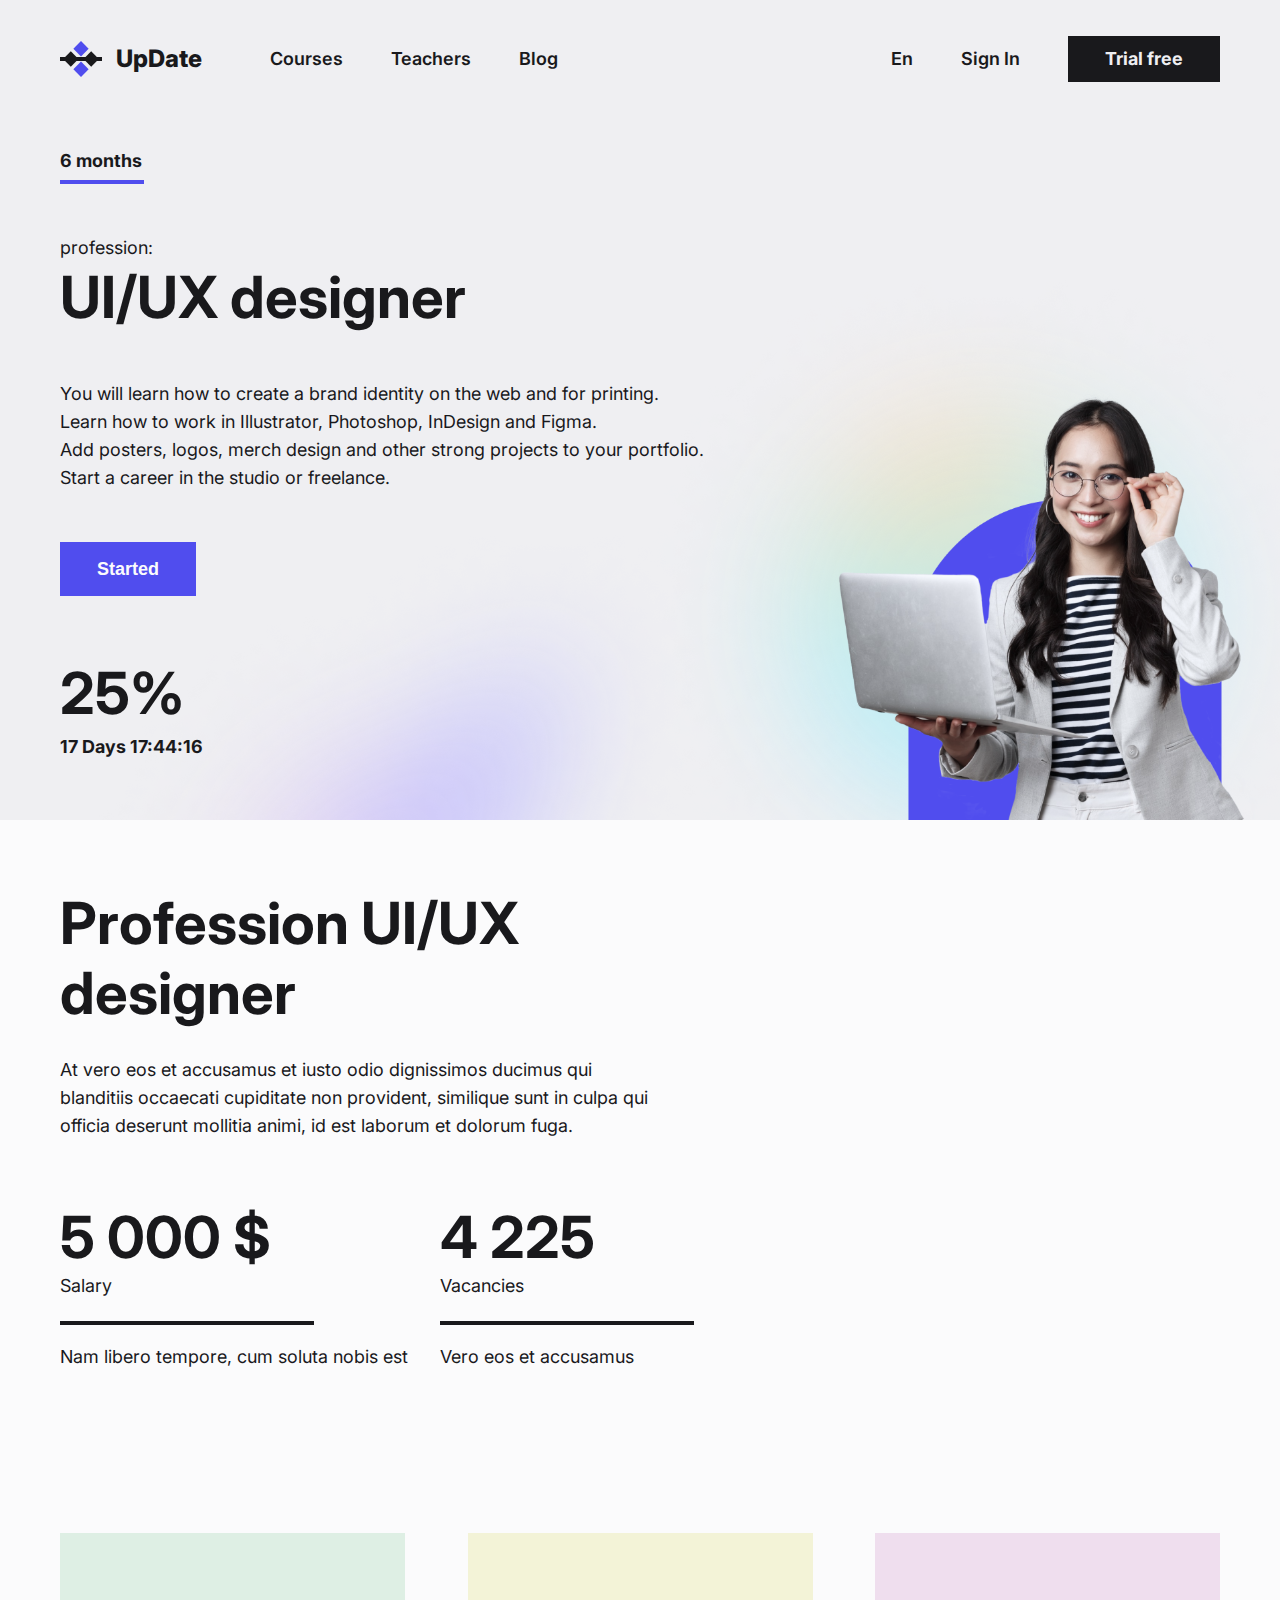
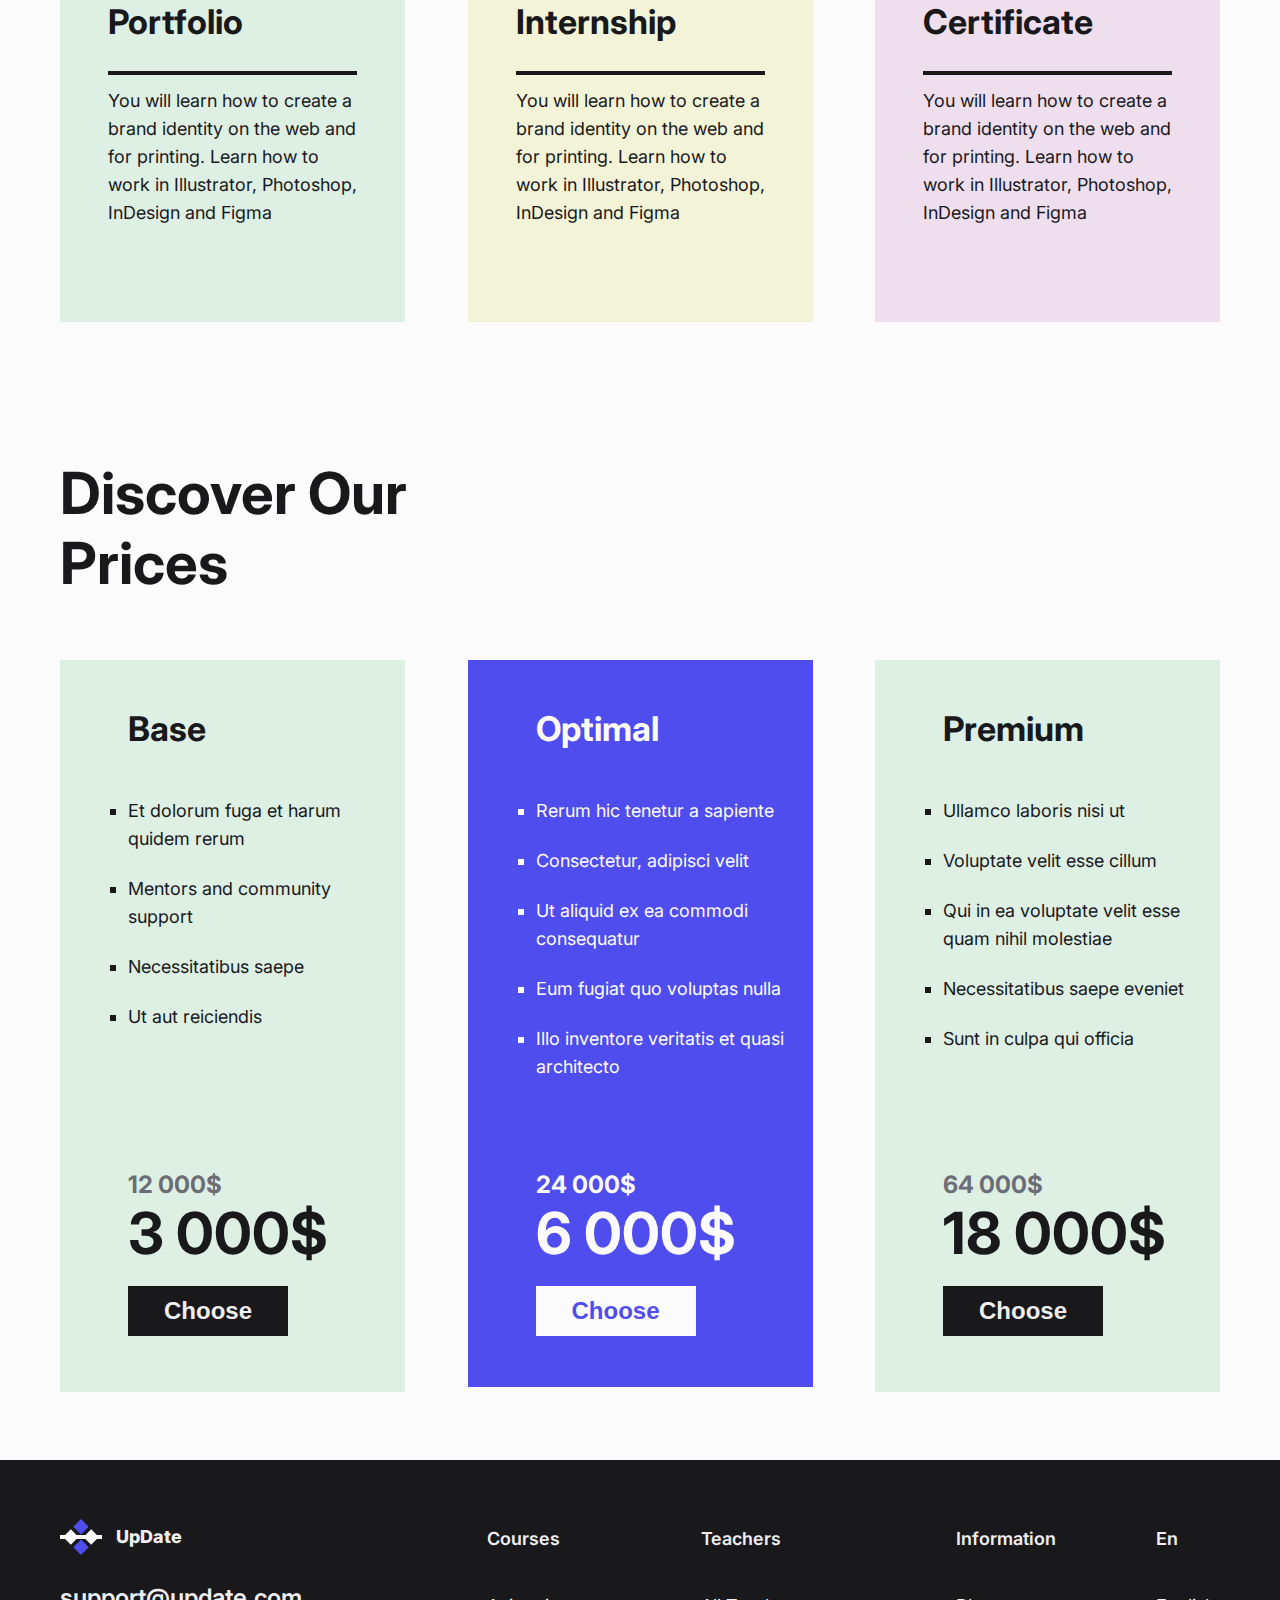
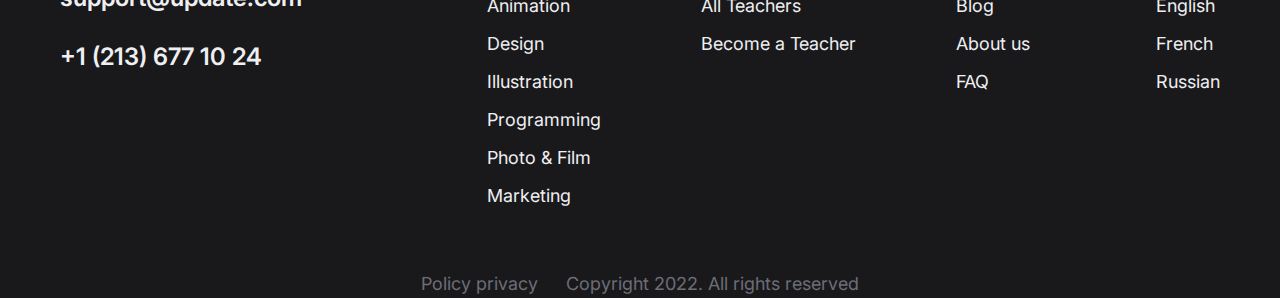
==== courses.html @ 3d99fcf5 "my first commit" ====
<!DOCTYPE html>
<html lang="en">
<head>
    <meta charset="UTF-8">
    <meta name="viewport"
          content="width=device-width, user-scalable=no, initial-scale=1.0, maximum-scale=1.0, minimum-scale=1.0">
    <meta http-equiv="X-UA-Compatible" content="ie=edge">
    <link rel="preconnect" href="https://fonts.googleapis.com">
    <link rel="preconnect" href="https://fonts.gstatic.com" crossorigin>
    <link href="https://fonts.googleapis.com/css2?family=Inter:wght@100..900&display=swap" rel="stylesheet">
    <link rel="stylesheet" href="style/all.css">
    <title>Courses</title>
    <style>
        ul {
            list-style-type: square;
        }
    </style>
</head>
<body>
<header class="container header">
    <div class="header__box">
        <a class="logo" href="index.html">
            <img src="img/logo.svg" alt="company's logo and home button">
            UpDate
        </a>
        <nav class="nav">
            <ul class="nav__list">
                <li>
                    <a class="link" href="#">Courses</a>
                </li>
                <li>
                    <a class="link" href="#">Teachers</a>
                </li>
                <li>
                    <a class="link" href="#">Blog</a>
                </li>
            </ul>
        </nav>
    </div>
    <div class="btn-box">
        <a class="header__link" href="#">
            En
        </a>
        <a class="header__link" href="#">
            Sign In
        </a>
        <a class="header__btn" href="#">
            Trial free
        </a>
    </div>
    <div class="hamburger-menu">
        <input id="menu__toggle" type="checkbox" />
        <label class="menu__btn" for="menu__toggle">
            <span></span>
        </label>
        <ul class="menu__box">
            <li><a class="menu__item" href="#">Home</a></li>
            <li><a class="menu__item" href="#">Courses</a></li>
            <li><a class="menu__item" href="#">Teachers</a></li>
            <li><a class="menu__item" href="#">Blog</a></li>
            <li><a class="menu__item" href="#">En</a></li>
            <li><a class="menu__item" href="#">Sign In</a></li>
            <li><a class="burger__btn" href="#">Trial free</a></li>
        </ul>
    </div>
</header>
<main>
    <div class="designer__background">
        <section class="designer container">
            <div class="designer__holder">
                <h6 class="designer__months">
                    6 months
                </h6>
                <div class="line02"></div>
                <p class="designer__profession">
                    profession:
                </p>
                <h1 class="designer__title">
                    UI/UX designer
                </h1>
                <p class="designer__description">
                    You will learn how to create a brand identity on the web and for printing. Learn how to work in Illustrator, Photoshop, InDesign and Figma.<br> Add posters, logos, merch design and other strong projects to your portfolio. Start a career in the studio or freelance.
                </p>
                <button class="button new__button">
                    Started
                </button>
                <p class="designer__sale">
                    25%
                </p>
                <p class="designer__time">
                    <time>
                        17 Days 17:44:16
                    </time>
                </p>
            </div>
            <div>
                <ul class="designer__list">
                    <li class="designer__invision designer__item">
                        InVision
                    </li>
                    <li class="designer__protopie designer__item">
                        ProtoPie
                    </li>
                    <li class="designer__miro designer__item">
                        Miro
                    </li>
                    <li class="designer__photoshop designer__item">
                        Photoshop
                    </li>
                    <li class="designer__figma designer__item">
                        Figma
                    </li>
                    <li class="designer_-illustrator designer__item">
                        Illustrator
                    </li>
                </ul>
            </div>
        </section>
    </div>
    <div class="profession__background">
        <section class="profession container">
            <div class="profession__box">
                <div class="profession__designer">
                    <h2 class="profession__designer-title">
                        Profession UI/UX designer
                    </h2>
                    <div class="profession__counters">
                        <p class="profession__designer-description">
                            At vero eos et accusamus et iusto odio dignissimos ducimus qui blanditiis  occaecati cupiditate non provident, similique sunt in culpa qui officia deserunt mollitia animi, id est laborum et dolorum fuga.
                        </p>
                    </div>
                </div>
                <div class="profession__designer-infographics">
                    <div class="profession__designer-infographics-item">
                        <h2 class="profession__designer-item-number">
                            5 000 $
                        </h2>
                        <p class="profession__designer-item-name">
                            Salary
                        </p>
                        <div class="line03"></div>
                        <p class="profession__designer-item-description">
                            Nam libero tempore, cum soluta nobis est
                        </p>
                    </div>
                    <div class="profession__designer-infographics-item">
                        <h2 class="profession__designer-item-number">
                            4 225
                        </h2>
                        <p class="profession__designer-item-name">
                            Vacancies
                        </p>
                        <div class="line03"></div>
                        <p class="profession__designer-item-description">
                            Vero eos et accusamus
                        </p>
                    </div>
                </div>
            </div>
            <div class="cards">
                <div class="profession__designer-cards">
                    <div class="profession__designer-card-item01">
                        <h3 class="profession__designer-card-title">
                            Portfolio
                        </h3>
                        <div class="line04"></div>
                        <p class="profession__designer-card-description">
                            You will learn how to create a brand identity on the web and for printing. Learn how to work in Illustrator, Photoshop, InDesign and Figma
                        </p>
                    </div>
                    <div class="profession__designer-card-item02">
                        <h3 class="profession__designer-card-title">
                            Internship
                        </h3>
                        <div class="line04"></div>
                        <p class="profession__designer-card-description">
                            You will learn how to create a brand identity on the web and for printing. Learn how to work in Illustrator, Photoshop, InDesign and Figma
                        </p>
                    </div>
                    <div class="profession__designer-card-item03">
                        <h3 class="profession__designer-card-title">
                            Certificate
                        </h3>
                        <div class="line04"></div>
                        <p class="profession__designer-card-description">
                            You will learn how to create a brand identity on the web and for printing. Learn how to work in Illustrator, Photoshop, InDesign and Figma
                        </p>
                    </div>
                </div>
            </div>
        </section>
    </div>
    <div class="prices__background">
        <section class="prices container">
            <h2 class="prices__title">
                Discover Our <br> Prices
            </h2>
            <div class="prices__cards">
                <article class="prices__card-item01">
                    <h3 class="prices__card-title">
                        Base
                    </h3>
                    <ul class="prices__card-list">
                        <li class="prices__card-list-item">
                            Et dolorum fuga et harum quidem rerum
                        </li>
                        <li class="prices__card-list-item">
                            Mentors and community support
                        </li>
                        <li class="prices__card-list-item">
                            Necessitatibus saepe
                        </li>
                        <li class="prices__card-list-item">
                            Ut aut reiciendis
                        </li>
                    </ul>
                    <p class="prices__card-total">
                        12 000$
                    </p>
                    <p class="prices__card-discount">
                        3 000$
                    </p>
                    <div class="button__price">
                        <button class="prices__card-button">
                            Choose
                        </button>
                    </div>
                </article>
                <article class="prices__card-item02">
                    <h3 class="prices__card-title">
                        Optimal
                    </h3>
                    <ul class="prices__card-list">
                        <li class="prices__card-list-item">
                            Rerum hic tenetur a sapiente
                        </li>
                        <li class="prices__card-list-item">
                            Consectetur, adipisci velit
                        </li>
                        <li class="prices__card-list-item">
                            Ut aliquid ex ea commodi consequatur
                        </li>
                        <li class="prices__card-list-item">
                            Eum fugiat quo voluptas nulla
                        </li>
                        <li class="prices__card-list-item">
                            Illo inventore veritatis et quasi architecto
                        </li>
                    </ul>
                    <p class="prices__card-total01">
                        24 000$
                    </p>
                    <p class="prices__card-discount01">
                        6 000$
                    </p>
                    <div class="button__price">
                        <button class="prices__card-button01">
                            Choose
                        </button>
                    </div>
                </article>
                <article class="prices__card-item03">
                    <h3 class="prices__card-title">
                        Premium
                    </h3>
                    <ul class="prices__card-list">
                        <li class="prices__card-list-item">
                            Ullamco laboris nisi ut
                        </li>
                        <li class="prices__card-list-item">
                            Voluptate velit esse cillum
                        </li>
                        <li class="prices__card-list-item">
                            Qui in ea voluptate velit esse quam nihil molestiae
                        </li>
                        <li class="prices__card-list-item">
                            Necessitatibus saepe eveniet
                        </li>
                        <li class="prices__card-list-item">
                            Sunt in culpa qui officia
                        </li>
                    </ul>
                    <p class="prices__card-total">
                        64 000$
                    </p>
                    <p class="prices__card-discount">
                        18 000$
                    </p>
                    <div class="button__price">
                        <button class="prices__card-button">
                            Choose
                        </button>
                    </div>
                </article>
            </div>
        </section>
    </div>
</main>
<footer class="footer">
    <div class="container footer__flex">
        <div class="footer__block">
            <a class="logo logo_white" href="index.html">
                <img src="img/logo_white.svg" alt="company's logo and home button">
                UpDate
            </a>
            <div class="footer__support">
                <a class="footer__support-link" href="mailto:support@update.com">support@update.com</a>
            </div>
            <div class="footer__tel">
                <a class="footer__tel-link" href="tel:12136771024" aria-label="support team phone number">+1 (213) 677 10 24</a>
            </div>
        </div>
        <div class="footer__nav">
            <div class="sitemap">
                <h6 class="sitemap__title">
                    Courses
                </h6>
                <ul class="sitemap__list">
                    <li>
                        <a class="footer-link"  href="#">
                            Animation
                        </a>
                    </li>
                    <li class="list__padding">
                        <a class="footer-link" href="#">
                            Design
                        </a>
                    </li>
                    <li class="list__padding">
                        <a class="footer-link" href="#">
                            Illustration
                        </a>
                    </li>
                    <li class="list__padding">
                        <a class="footer-link" href="#">
                            Programming
                        </a>
                    </li>
                    <li class="list__padding">
                        <a class="footer-link" href="#">
                            Photo & Film
                        </a>
                    </li>
                    <li class="list__padding">
                        <a class="footer-link" href="#">
                            Marketing
                        </a>
                    </li>
                </ul>
            </div>
            <div class="sitemap">
                <h6 class="sitemap__title">
                    Teachers
                </h6>
                <ul class="sitemap__list">
                    <li>
                        <a class="footer-link" href="#">
                            All Teachers
                        </a>
                    </li>
                    <li class="list__padding">
                        <a class="footer-link" href="#">
                            Become a Teacher
                        </a>
                    </li>
                </ul>
            </div>
            <div class="sitemap">
                <h6 class="sitemap__title">
                    Information
                </h6>
                <ul class="sitemap__list">
                    <li>
                        <a class="footer-link" href="#">
                            Blog
                        </a>
                    </li>
                    <li class="list__padding">
                        <a class="footer-link" href="#">
                            About us
                        </a>
                    </li>
                    <li class="list__padding">
                        <a class="footer-link" href="#">
                            FAQ
                        </a>
                    </li>
                </ul>
            </div>
            <div class="sitemap">
                <h6 class="sitemap__title">
                    En
                </h6>
                <ul class="sitemap__list">
                    <li>
                        <a class="footer-link" href="#">
                            English
                        </a>
                    </li>
                    <li class="list__padding">
                        <a class="footer-link" href="#">
                            French
                        </a>
                    </li>
                    <li class="list__padding">
                        <a class="footer-link" href="#">
                            Russian
                        </a>
                    </li>
                </ul>
            </div>
        </div>
    </div>
    <div class="copyright">
        <a class="policy" href="#">
            Policy privacy
        </a>
        <p class="copyright__style">
            Copyright 2022. All rights reserved
        </p>
    </div>
</footer>
</body>
</html>
---- style/all.css ----
body{
    background: #EFEFF2;
    margin: 0;
    color: #19191C;
    font: 400 18px/28px Inter, sans-serif;
}
.container{
    width: 1440px;
    margin: 0 auto;
}
@media screen and (max-width: 1439px) {
    .container{
        width: auto;
        margin: 0 auto;
    }
}
@media screen and (min-width: 768px) and (max-width: 1023px){
    .header__box{
        padding: 0 0 0 60px;
    }
    .nav, .header__link, .header__btn{
        display:none;
    }
    #menu__toggle {
        opacity: 0;
    }
    /* стилизуем кнопку */
    .menu__btn {
        display: flex; /* используем flex для центрирования содержимого */
        align-items: center;  /* центрируем содержимое кнопки */
        position: absolute;
        top: 36px;
        right: 60px;
        width: 30px;
        height: 30px;
        cursor: pointer;
        z-index: 1;
    }
    /* добавляем "гамбургер" */
    .menu__btn > span,
    .menu__btn > span::before,
    .menu__btn > span::after {
        display: block;
        position: absolute;
        width: 100%;
        height: 4px;
        background-color: #19191C;
    }
    .menu__btn > span::before {
        content: '';
        top: -8px;
    }
    .menu__btn > span::after {
        content: '';
        top: 8px;
    }
    /* контейнер меню */
    .menu__box {
        display: block;
        position: fixed;
        visibility: hidden;
        top: 0;
        right: -100%;
        width: 300px;
        height: 100%;
        margin: 0;
        padding: 80px 0;
        list-style: none;
        text-align: center;
        background-color: #EFEFF2;
        box-shadow: 1px 0 6px rgba(0, 0, 0, .2);
    }
    /* элементы меню */
    .menu__item {
        display: block;
        padding: 15px 24px;
        color: #333;
        font-family: 'Roboto', sans-serif;
        font-size: 20px;
        font-weight: 600;
        text-decoration: none;
    }
    .burger__btn{
        display: block;
        background: #19191C;
        color: #EFEFF2;
        padding: 12px 37px;
        margin: 0 15px;
        width: auto;
        text-decoration: none;
        font-size: 18px;
        line-height: 22px;
        font-weight: 700;
    }
    .menu__item:hover {
        background-color: #CFD8DC;
    }
    #menu__toggle:checked ~ .menu__btn > span {
        transform: rotate(45deg);
    }
    #menu__toggle:checked ~ .menu__btn > span::before {
        top: 0;
        transform: rotate(0);
    }
    #menu__toggle:checked ~ .menu__btn > span::after {
        top: 0;
        transform: rotate(90deg);
    }
    #menu__toggle:checked ~ .menu__box {
        visibility: visible;
        right: 0;
    }
    .menu__btn > span,
    .menu__btn > span::before,
    .menu__btn > span::after {
        transition-duration: .25s;
    }
    .menu__box {
        transition-duration: .25s;
    }
    .menu__item {
        transition-duration: .25s;
    }
}
@media screen and (min-width: 1440px) and (max-width: 4000px) {
    #menu__toggle, .menu__box {
        visibility: hidden;
    }

    .hamburger-menu {
        display: none;
    }
    .header__box {
        padding: 0;
    }

    .btn-box {
        padding: 0;
    }
}
@media screen and (min-width: 1024px) and (max-width: 1439px){
    #menu__toggle, .menu__box {
        visibility: hidden;
    }
    .hamburger-menu{
        display: none;
    }
    #menu__toggle {
        opacity: 0;
    }
    .header__box{
        padding: 0 0 0 60px;
    }
    .btn-box{
        padding: 0 60px 0 0;
    }

}
@media screen and (max-width: 767px){
    .header__container{
        flex-wrap: wrap;
    }
    .header__box{
        padding: 0 0 0 15px;
    }
    .nav, .header__link, .header__btn{
        display:none;
    }
    #menu__toggle {
        opacity: 0;
    }
    /* стилизуем кнопку */
    .menu__btn {
        display: flex; /* используем flex для центрирования содержимого */
        align-items: center;  /* центрируем содержимое кнопки */
        position: absolute;
        top: 36px;
        right: 15px;
        width: 30px;
        height: 30px;
        cursor: pointer;
        z-index: 1;
    }
    /* добавляем "гамбургер" */
    .menu__btn > span,
    .menu__btn > span::before,
    .menu__btn > span::after {
        display: block;
        position: absolute;
        width: 100%;
        height: 4px;
        background-color: #19191C;
    }
    .menu__btn > span::before {
        content: '';
        top: -8px;
    }
    .menu__btn > span::after {
        content: '';
        top: 8px;
    }
    /* контейнер меню */
    .menu__box {
        display: block;
        position: fixed;
        visibility: hidden;
        top: 0;
        right: -100%;
        width: 300px;
        height: 100%;
        margin: 0;
        padding: 80px 0;
        list-style: none;
        text-align: center;
        background-color: #EFEFF2;
        box-shadow: 1px 0 6px rgba(0, 0, 0, .2);
    }
    /* элементы меню */
    .menu__item {
        display: block;
        padding: 15px 24px;
        color: #333;
        font-family: 'Roboto', sans-serif;
        font-size: 20px;
        font-weight: 600;
        text-decoration: none;
    }
    .burger__btn{
        display: block;
        background: #19191C;
        color: #EFEFF2;
        padding: 12px 37px;
        margin: 0 15px;
        width: auto;
        text-decoration: none;
        font-size: 18px;
        line-height: 22px;
        font-weight: 700;
    }
    .menu__item:hover {
        background-color: #CFD8DC;
    }
    #menu__toggle:checked ~ .menu__btn > span {
        transform: rotate(45deg);
    }
    #menu__toggle:checked ~ .menu__btn > span::before {
        top: 0;
        transform: rotate(0);
    }
    #menu__toggle:checked ~ .menu__btn > span::after {
        top: 0;
        transform: rotate(90deg);
    }
    #menu__toggle:checked ~ .menu__box {
        visibility: visible;
        right: 0;
    }
    .menu__btn > span,
    .menu__btn > span::before,
    .menu__btn > span::after {
        transition-duration: .25s;
    }
    .menu__box {
        transition-duration: .25s;
    }
    .menu__item {
        transition-duration: .25s;
    }
}
.header{
    display: flex;
    padding: 36px 0 0;
    justify-content: space-between;
}
.header__box{
    display: flex;
    align-items: center;
    gap: 68px;
}
.nav__list{
    display: flex;
    list-style: none;
    gap: 48px;
    padding: 0;
    margin: 0;
    font-size: 18px;
    line-height: 22px;
    font-weight: 600;
}
.link{
    color: #19191C;
    text-decoration: none;
}
.btn-box{
    display: flex;
    gap: 48px;
    align-items: center;
}
.logo{
    font-weight: 800;
    font-size: 24px;
    line-height: 30px;
    display: flex;
    align-items: center;
    gap: 14px;
    color: #19191C;
    text-decoration: none;
}
.header__link{
    color: #19191C;
    font-size: 18px;
    line-height: 22px;
    font-weight: 600;
    text-decoration: none;
}
.header__btn{
    background: #19191C;
    color: #EFEFF2;
    padding: 12px 37px;
    text-decoration: none;
    font-size: 18px;
    line-height: 22px;
    font-weight: 700;
}
@media screen and (max-width: 767px){
    .offer__holder{
        padding: 62px 15px 0 15px !important;
        width: 100% !important;
    }
    .offer__list{
        display: none;
    }
    .offer {
        flex-wrap: wrap;
        padding-top: -100px !important;
        padding-bottom: 62px !important;
        background: none !important;
    }
    .offer__title{
        font-size: 34px !important;
        line-height: 42px !important;
        font-weight: 700 !important;
    }
    .new__button{
        margin: 0 0 62px !important;
        width: 100% !important;
    }
}
@media screen and (min-width: 768px) and (max-width: 1023px){
    .offer {
        flex-wrap: wrap;
        margin-top: -124px;
    }
    .offer__list{
        display: none;
    }
    .offer__holder{
        padding: 0 60px 0 60px;
    }
}
@media screen and (min-width: 768px) and (max-width: 1023px){
    .offer {
        flex-wrap: wrap;
        /*background: none !important;*/
        padding-bottom: 0 !important;
        margin-bottom: 0 !important;
        background-size: 757px 512px !important;
        background-position: right -22px top 320px !important;

    }
    .offer__holder{
        padding: 186px 60px 62px 60px !important;
    }
    .new__button{
        margin-bottom: 62px !important;
    }
}
@media screen and (min-width: 1024px) and (max-width: 1439px){
    .offer {
        flex-wrap: wrap;
        padding-bottom: 68px !important;
        background-position: right -45px top 100px !important;
    }
    .offer__list{
        display: none;
    }
    .offer__holder{
        padding: 68px 60px 0 60px !important;
    }
    .new__button{
        margin-bottom: 62px !important;
    }
}
.offer__background{
    background: url(../img/gradient_homepage_full.png) no-repeat center top 70px;
}
.offer{
    display: flex;
    justify-content: space-between;
    align-items: flex-start;
    padding: 0 0 230px;
    background: url(../img/picture_of_a_man.png) no-repeat top 265px right -80px;
}
.offer__holder{
    width: 648px;
    padding-top: 186px;
}
.offer__link{
    font-weight: 700;
    text-decoration: none;
    color: #504DEE;
}
.offer__description{
    font-size: 18px;
    line-height: 28px;
    margin: 0 0 62px;
}
.offer__title{
    font-size: 58px;
    line-height: 70px;
    font-weight: 700;
    margin: 0 0 18px;
}
.button{
    background: #504DEE;
    color: #FBFBFC;
    border: none;
    padding: 16px 37px;
    font-size: 18px;
    line-height: 22px;
    font-weight: 700;
    margin: 0 0 110px;
}
.offer__sale{
    font-size: 58px;
    line-height: 70px;
    font-weight: 700;
    margin: 0 0 8px 0;
}
.offer__time{
    font-size: 18px;
    line-height: 22px;
    font-weight: 700;
    margin: 0;
}
.offer__list{
    list-style: none;
    padding: 0;
    margin: 0;
    flex-grow: 1;
    position: relative;
}
.offer__marketer{
    position: absolute;
    top: 233px;
    right: 0;
}
.offer__illustrator{
    top: 137px;
    right: 223px;
}
.offer__animator{
    top: 219px;
    right: 462px;
}
.offer__programmer{
    top: 412px;
    right: 650px;
}
.offer__designer{
    top: 575px;
    right: 789px;
}
.offer__photographer{
    top: 730px;
    right: 668px;
}
.offer__item{
    position: absolute;
    border: 2px solid #19191C;
    padding: 16px 36px;
    font-size: 18px;
    line-height: 22px;
    font-weight: 600;
}
.learn{
    display: flex;
    justify-content: space-between;
    align-items: flex-start;
    color:#FBFBFC;
    padding: 168px 0 159px 0;
}
.learn__text{
    width: 588px;
    padding: 0;
}
.learn__title{
    font-size: 58px;
    line-height: 70px;
    font-weight: 700;
    margin: 0;
}
.learn__description{
    font-size: 18px;
    line-height: 28px;
    font-weight: 400;
    margin: 0;
    padding-top: 28px;
    flex-wrap: wrap;
}
.learn__counters{
    display: flex;
    gap: 86px;
    align-items: center;
    /*padding-top: 168px;*/
    flex-wrap: wrap;
}
@media screen and (max-width: 767px) {
    .learn-container {
        flex-wrap: wrap;
    }
    .learn {
        padding: 68px 15px 68px 15px;
        gap: 32px;
    }
    .learn__counters{
        gap: 32px;
    }
    .learn__title, .number{
        font-size: 34px;
        line-height: 42px;
    }
}
.learn__counter-number{
    font-size: 58px;
    line-height: 70px;
    font-weight: 700;
    margin: 0;
}
.learn__counter-description{
    font-size: 18px;
    line-height: 28px;
    font-weight: 400;
    margin: 0;
    padding-bottom: 22px;
}
@media screen and (min-device-width: 768px) and (max-width: 1439px) {
    .learn-container {
        flex-wrap: wrap;
    }
    .learn__counters{
        gap: 32px;
    }
    .learn {
        padding: 68px 60px 68px 60px;
        gap: 68px;
    }
}
.line{
    border-bottom: 4px solid #FBFBFC;
    width: 178px;
}
.learn__background{
    background-color: #19191C;
}

.discover__background{
    background-color: #FBFBFC;
}
.discover__title{
    width: 594px;
    font-size: 58px;
    line-height: 70px;
    font-weight: 700;
    margin: 0;
    padding-top: 168px;
}
.discover__nav{
    display: flex;
    padding: 45px 0 0;
    justify-content: space-between;
    align-items: center;
}
.discover__list{
    display: flex;
    list-style: none;
    gap: 48px;
    padding: 0;
    margin: 0;
    font-size: 18px;
    line-height: 22px;
    font-weight: 400;
}
.discover__see-btn{
    display: flex;
    gap: 18px;
    align-items: center;
}
.popular{
    font-weight: 700;
}
.line__01{
    border-bottom: 4px solid #19191C;
    width: 67px;
}
.discover__link{
    font-weight: 700;
    font-size: 18px;
    line-height: 22px;
    display: flex;
    align-items: center;
    gap: 14px;
    color: #19191C;
    text-decoration: none;
}
.discover__cards{
    display: flex;
    padding: 65px 0 168px 0;
    gap: 20px;
    justify-content: space-between;
    align-items: center;
}
.discover__card-title{
    font-weight: 700;
    font-size: 24px;
    line-height: 26px;
    margin: 0;
    padding: 28px 0 11px 0;
}
.discover__card-length{
    font-weight: 400;
    font-size: 18px;
    line-height: 28px;
    margin: 0;
    padding: 0;
}
@media screen and (max-width: 767px){
    .discover{
        flex-wrap: wrap;
        padding: 59px 15px 0 15px !important;
    }
    .discover__title{
        font-size: 34px;
        line-height: 42px;
        font-weight: 700;
        padding-top: 0;
        width: auto;
    }
    .discover__nav, .discover__list{
        flex-wrap: wrap;
    }
    .discover__list{
        width: auto;
        gap: 32px;
    }
    .discover__see-btn{
        padding-top: 40px;
    }
    .discover__cards{
        flex-wrap: wrap;
        padding-bottom: 62px;
    }
}
@media screen and (min-width: 767px) and (max-width: 1023px){
    .discover{
        flex-wrap: wrap;
        padding: 59px 60px 0 60px !important;
    }
    .discover__title{
        font-size: 34px;
        line-height: 42px;
        font-weight: 700;
        padding-top: 0;
        width: auto;
    }
    .discover__nav, .discover__list{
        flex-wrap: wrap;
    }
    .discover__list{
        width: auto;
        gap: 32px;
    }
    .discover__see-btn{
        padding-top: 40px;
    }
    .discover__cards{
        flex-wrap: wrap;
        padding-bottom: 62px;
    }
}
@media screen and (min-width: 1024px) and (max-width: 1439px){
    .discover{
        flex-wrap: wrap;
        padding: 59px 60px 0 60px !important;
    }
    .discover__title{
        font-size: 58px;
        line-height: 70px;
        font-weight: 700;
        padding-top: 0;
        width: auto;
    }
    .discover__nav, .discover__list{
        flex-wrap: wrap;
        align-items: center;
    }
    .discover__list{
        width: auto;
        gap: 32px;
        padding-bottom: 40px;
    }
    .discover__nav{
        align-items: center;
    }
    .discover__see-btn{
        flex-wrap: wrap;
        padding-bottom: 40px;
    }
    .discover__cards{
        flex-wrap: wrap;
        padding-bottom: 62px;
        padding-top: 25px;
    }
}
.find__background{
    background-color: #DEEFE4;
}
.find__program-text{
    width: 594px;
}
.find__content-block{
    display: flex;
    padding: 168px 0 168px 0;
    justify-content: space-between;
}
.find__program-title{
    font-weight: 700;
    font-size: 58px;
    line-height: 70px;
    margin: 0;
    padding: 0;
}
.find__program-description{
    font-weight: 400;
    font-size: 18px;
    line-height: 28px;
    margin: 0;
    padding-top: 28px;
}
.form{
    display: block;
    justify-content: center;
    align-items: center;
    width: 710px;
    font-weight: 400;
    font-size: 18px;
    line-height: 28px;
}
.input__data{
    width: 100%;
    border: none;
    border-bottom: 2px solid #19191C;
    background-color: #DEEFE4;
    outline: none;
    transition: 0.3s;
    font-weight: 400;
    font-size: 18px;
    line-height: 28px;
}
.form__group{
    position: relative;
    margin-bottom: 48px;
}
.form__label{
    position: absolute;
    top: 0;
    color: #19191C;
    transition: 0.3s;
}
.find__program-button{
    background: #19191C;
    border: none;
    color: #FBFBFC;
    padding: 12px 36px;
    text-decoration: none;
    font-size: 18px;
    line-height: 22px;
    font-weight: 700;
    cursor: pointer;
    transition: 0.3s;
}
.input__data:focus{
    border-bottom: 2px solid #504DEE;
}
.find__program-button:focus,
.find__program-button:hover{
    background-color: #504DEE;
}
.input__data:focus ~ .form__label,
.input__data:not(:placeholder-shown) ~ .form__label{
    top: -18px;
    font-size: 12px;
    color: #6D6D77;
}
@media screen and (max-width: 767px){
    .find__program{
        padding: 0 15px 0 15px;
    }
    .find__content-block{
        flex-wrap: wrap;
        padding-top: 62px;
        padding-bottom: 62px;
    }
    .find__program-title{
        font-size: 34px;
        line-height: 42px;
        font-weight: 700;
        padding-top: 0;
        width: auto;
    }
    .form{
        padding-top: 62px;
    }
    .find__program-button{
        width: initial !important;
    }
}
@media screen and (min-width: 767px) and (max-width: 1023px){
    .find__program{
        padding: 0 60px 0 60px;
    }
    .find__content-block{
        flex-wrap: wrap;
        padding-top: 62px;
        padding-bottom: 62px;
    }
    .find__program-title{
        font-size: 34px;
        line-height: 42px;
        font-weight: 700;
        padding-top: 0;
        width: auto;
    }
    .form{
        padding-top: 62px;
    }
    .find__program-button{
        width: initial !important;
    }
}
@media screen and (min-width: 1024px) and (max-width: 1439px){
    .find__program{
        padding: 0 60px 0 60px;
    }
    .find__content-block{
        flex-wrap: wrap;
        padding-top: 62px;
        padding-bottom: 62px;
    }
    .find__program-title{
        font-weight: 700;
        font-size: 58px;
        line-height: 70px;
        padding-top: 0;
        width: auto;
    }
    .form{
        padding-top: 62px;
    }
    .find__program-button{
        width: initial !important;
    }
}
@media screen and (max-width: 767px){
    .designer__holder{
        padding: 62px 15px 0 15px !important;
        width: 100% !important;
    }
    .designer__list{
        display: none;
    }
    .designer {
        flex-wrap: wrap;
        padding-top: -100px !important;
        padding-bottom: 62px !important;
        background: none !important;
    }
    .designer__title{
        font-size: 34px !important;
        line-height: 42px !important;
        font-weight: 700 !important;
    }
    .new__button{
        margin: 0 0 62px !important;
        width: 100% !important;
    }
}
@media screen and (min-width: 768px) and (max-width: 1023px){
    .designer {
        flex-wrap: wrap;
        margin-top: -124px;
    }
    .designer__list{
        display: none;
    }
    .designer__holder{
        padding: 0 60px 0 60px;
    }
}
@media screen and (min-width: 768px) and (max-width: 1023px){
    .designer {
        flex-wrap: wrap;
        /*background: none !important;*/
        padding-bottom: 0 !important;
        margin-bottom: 0 !important;
        background-size: 557px 512px !important;
        background-position: right -102px top 470px !important;

    }
    .designer__holder{
        padding: 186px 60px 62px 60px !important;
    }
    .new__button{
        margin-bottom: 62px !important;
    }
}
@media screen and (min-width: 1024px) and (max-width: 1439px){
    .designer {
        flex-wrap: wrap;
        background-size: 557px 512px !important;
        background-position: right -102px top 270px !important;
    }
    .designer__list{
        display: none;
    }
    .designer__holder{
        padding: 68px 60px 0 60px !important;
    }
    .new__button{
        margin-bottom: 62px !important;
    }
}
.designer__background{
    background: url(../img/gradient_courses_page.png) no-repeat center top 50px;
    background-position: right 100px;
}
.designer{
    display: flex;
    justify-content: space-between;
    align-items: flex-start;
    padding: 0 0 62px 0;
    background: url(../img/courses_landing_page.png) no-repeat top 270px right -210px;
}
.designer__holder{
    width: 648px;
    padding-top: 167px;
}
.designer__months{
    font-weight: 700;
    font-size: 18px;
    line-height: 22px;
    text-decoration: none;
    color: #19191C;
    margin: 0;
    padding-bottom: 8px;
}
.line02{
    border-bottom: 4px solid #504DEE;
    width: 84px;
}
.designer__profession{
    font-weight: 400;
    font-size: 18px;
    line-height: 28px;
    margin-bottom: 0;
    padding: 32px 0 0;
}
.designer__description{
    font-weight: 400;
    font-size: 18px;
    line-height: 28px;
    margin: 0;
    padding-bottom: 50px;
}
.designer__title{
    font-size: 58px;
    line-height: 70px;
    font-weight: 700;
    margin: 0;
    padding-bottom: 48px;
}
.designer__sale{
    font-size: 58px;
    line-height: 70px;
    font-weight: 700;
    margin: 0 0 8px 0;
}
.designer__time{
    font-size: 18px;
    line-height: 22px;
    font-weight: 700;
    margin: 0;
}
.designer__list{
    list-style: none;
    padding: 0;
    margin: 0;
    flex-grow: 1;
    position: relative;
}
.designer__invision{
    position: absolute;
    top: 232px;
    right: 0;
}
.designer__protopie{
    top: 166px;
    right: 223px;
}
.designer__miro{
    top: 240px;
    right: 487px;
}
.designer__photoshop{
    top: 422px;
    right: 517px;
}
.designer__figma{
    top: 559px;
    right: 727px;
}
.designer_-illustrator{
    top: 736px;
    right: 659px;
}
.designer__item{
    position: absolute;
    border: 2px solid #19191C;
    padding: 16px 36px;
    font-size: 18px;
    line-height: 22px;
    font-weight: 600;
}
@media screen and (max-width: 767px) {
    .profession {
        flex-wrap: wrap;
        padding: 68px 15px 68px 15px;
        gap: 32px;
    }

    .profession__box {
        flex-wrap: wrap;
    }

    .profession__designer {
        padding: 0 !important;
    }

    .profession__designer-title, .profession__designer-item-number {
        font-size: 34px !important;
        line-height: 42px !important;
        font-weight: 700 !important;
    }

    .profession__designer-infographics {
        flex-wrap: wrap;
        padding: 62px 0 62px 0 !important;
        gap: 32px !important;
    }

    .profession__designer-cards {
        flex-wrap: wrap;
    }

    .profession__designer-card-item01, .profession__designer-card-item02, .profession__designer-card-item03 {
        width: 345px !important;
        padding-bottom: 60px;
    }

    .line04 {
        border-bottom: 4px solid #19191C;
        width: 249px !important;
        margin: 0 48px 0 48px;
    }
}

@media screen and (min-width: 768px) and (max-width: 1023px) {
    .profession {
        flex-wrap: wrap;
        padding: 68px 60px 68px 60px;
        gap: 32px;
    }

    .profession__box {
        flex-wrap: wrap;
    }

    .profession__designer {
        padding: 0 !important;
    }

    .profession__designer-title, .profession__designer-item-number {
        font-size: 34px !important;
        line-height: 42px !important;
        font-weight: 700 !important;
    }

    .profession__designer-infographics {
        flex-wrap: wrap;
        padding: 62px 0 62px 0 !important;
        gap: 32px !important;
    }

    .profession__designer-cards {
        flex-wrap: wrap;
    }

    .profession__designer-card-item01, .profession__designer-card-item02, .profession__designer-card-item03 {
        width: 308px !important;
        padding-bottom: 60px;
    }

    .line04 {
        border-bottom: 4px solid #19191C;
        width: 212px !important;
        margin: 0 48px 0 48px;
    }
}
@media screen and (min-width: 1024px) and (max-width: 1429px) {
    .profession {
        flex-wrap: wrap;
        padding: 68px 60px 68px 60px;
        gap: 32px;
    }

    .profession__box {
        flex-wrap: wrap;
    }

    .profession__designer {
        padding: 0 !important;
    }

    .profession__designer-title, .profession__designer-item-number {
        font-size: 58px !important;
        line-height: 70px !important;
        font-weight: 700 !important;
    }

    .profession__designer-infographics {
        flex-wrap: wrap;
        padding: 0 0 62px 0 !important;
        gap: 32px !important;
    }

    .profession__designer-cards {
        flex-wrap: wrap;
        padding-top: 100px;
    }

    .profession__designer-card-item01, .profession__designer-card-item02, .profession__designer-card-item03 {
        width: 345px !important;
        padding-bottom: 60px;
    }

    .line04 {
        border-bottom: 4px solid #19191C;
        width: 249px !important;
        margin: 0 48px 0 48px;
    }
}
.profession__background {
    background-color: #FBFBFC;
}

.profession {
    color: #19191C;
}

.profession__box {
    display: flex;
    justify-content: space-between;
    align-items: flex-start;
    margin: 0;
}

.profession__designer {
    width: 588px;
    padding: 168px 141px 168px 0;
}

.profession__designer-title {
    font-size: 58px;
    line-height: 70px;
    font-weight: 700;
    margin: 0;
}

.profession__designer-description {
    font-size: 18px;
    line-height: 28px;
    font-weight: 400;
    margin: 0;
    padding-top: 28px;
    padding-bottom: 62px;
}

.profession__designer-infographics {
    display: flex;
    gap: 103px;
    align-items: center;
    padding-top: 168px;
}

.profession__designer-item-number {
    font-size: 58px;
    line-height: 70px;
    font-weight: 700;
    margin: 0;
}

.profession__designer-item-name {
    font-size: 18px;
    line-height: 28px;
    font-weight: 400;
    margin: 0;
    padding-bottom: 21px;
}

.profession__designer-item-description {
    font-size: 18px;
    line-height: 28px;
    font-weight: 400;
    margin: 0;
    padding-top: 18px;
}

.line03 {
    border-bottom: 4px solid #19191C;
    width: 254px;
}

.profession__designer-cards {
    display: flex;
    justify-content: space-between;
    align-items: flex-start;
    margin: 0;
    gap: 20px;
}

.line04 {
    border-bottom: 4px solid #19191C;
    width: 371px;
    margin-left: 48px;
}

.profession__designer-card-item01 {
    width: 467px;
    height: 329px;
    background-color: #DEEFE4;
}

.profession__designer-card-title {
    font-size: 34px;
    line-height: 42px;
    font-weight: 700;
    margin: 0;
    padding: 68px 0 28px 48px;
}

.profession__designer-card-description {
    font-size: 18px;
    line-height: 28px;
    font-weight: 400;
    margin: 0;
    padding: 12px 48px 68px 48px;
}

.profession__designer-card-item02 {
    width: 467px;
    height: 329px;
    background-color: #F3F3D7;
}

.profession__designer-card-item03 {
    width: 467px;
    height: 329px;
    background-color: #EFDEEE;
}
@media screen and (max-width: 767px) {
    .prices {
        flex-wrap: wrap;
        padding: 68px 15px 68px 15px;
    }
    .prices__cards {
        flex-wrap: wrap;
        padding-bottom: 0 !important;
    }
    .prices__title{
        font-size: 34px !important;
        line-height: 42px !important;
        font-weight: 700 !important;
        padding: 0 0 62px 0 !important;
        width: auto !important;
    }
    .prices__card-item01, .prices__card-item02, .prices__card-item03 {
        width: 345px !important;
    }
    .prices__card-list{
        width: 269px !important;
        padding-right: 0 !important;
    }
    .prices__card-list-item{
        width: 245px !important;
    }

}
@media screen and (min-width: 768px) and (max-width: 1023px){
    .prices {
        flex-wrap: wrap;
        padding: 68px 60px 68px 60px;
    }
    .prices__cards {
        flex-wrap: wrap;
        padding-bottom: 0 !important;
    }
    .prices__title{
        font-size: 34px !important;
        line-height: 42px !important;
        font-weight: 700 !important;
        padding: 0 0 62px 0 !important;
        width: auto !important;
    }
    .prices__card-item01, .prices__card-item02, .prices__card-item03 {
        width: 308px !important;
    }
    .prices__card-list{
        width: 269px !important;
        padding-right: 0 !important;
        padding-left: 40px !important;
    }
    .prices__card-list-item{
        width: 245px !important;
    }
    .prices__card-title, .prices__card-total, .prices__card-discount, .prices__card-total01, .prices__card-discount01{
        padding-left: 35px !important;
    }
}
@media screen and (min-width: 1024px) and (max-width: 1439px) {
    .prices {
        flex-wrap: wrap;
        padding: 68px 60px 68px 60px;
    }

    .prices__cards {
        flex-wrap: wrap;
        padding-bottom: 0 !important;
    }

    .prices__title {
        font-size: 58px !important;
        line-height: 70px !important;
        font-weight: 700 !important;
        padding: 0 0 62px 0 !important;
        width: auto !important;
    }

    .prices__card-item01, .prices__card-item02, .prices__card-item03 {
        width: 345px !important;
    }

    .prices__card-list {
        width: 269px !important;
        padding-right: 0 !important;

        .prices__card-title, .prices__card-total, .prices__card-discount, .prices__card-total01, .prices__card-discount01 {
            padding-left: 35px !important;
        }
    }
}

.prices__background {
    background-color: #FBFBFC;
}

.prices__title {
    font-size: 58px;
    line-height: 70px;
    font-weight: 700;
    margin: 0;
    width: 594px;
    color: #19191C;
    padding: 171px 0 100px 0;
}

.prices__cards {
    display: flex;
    justify-content: space-between;
    align-items: flex-start;
    margin: 0;
    gap: 20px;
    padding-bottom: 168px;
}

.prices__card-item01, .prices__card-item03 {
    width: 467px;
    height: 732px;
    background-color: #DEEFE4;
}

.prices__card-title {
    font-size: 34px;
    line-height: 42px;
    font-weight: 700;
    margin: 0;
    padding: 48px 0 47px 68px;
}

.prices__card-list {
    width: 360px;
    height: 256px;
    font-size: 18px;
    line-height: 28px;
    font-weight: 400;
    margin: 0;
    padding: 0 38px 119px 68px;
}

.prices__card-total {
    font-size: 24px;
    line-height: 26px;
    font-weight: 700;
    color: #6D6D77;
    margin: 0;
    padding: 0 0 0 68px;
}

.prices__card-discount {
    font-size: 58px;
    line-height: 70px;
    font-weight: 700;
    color: #19191C;
    margin: 0;
    padding: 0 0 18px 68px;
}

.prices__card-button {
    background: #19191C;
    color: #EFEFF2;
    padding: 12px 36px;
    text-decoration: none;
    font-size: 24px;
    line-height: 26px;
    font-weight: 700;
    border: none;
}

.button__price {
    padding: 0 0 51px 68px;
}

.prices__card-list-item {
    font-size: 18px;
    line-height: 28px;
    font-weight: 400;
    margin: 0;
    padding-bottom: 22px;
}

.prices__card-item02 {
    background-color: #504DEE;
    color: #FBFBFC;
}

.prices__card-total01 {
    color: #FBFBFC;
    font-size: 24px;
    line-height: 26px;
    font-weight: 700;
    margin: 0;
    padding: 0 0 0 68px;
}

.prices__card-discount01 {
    font-size: 58px;
    line-height: 70px;
    font-weight: 700;
    color: #FBFBFC;
    margin: 0;
    padding: 0 0 18px 68px;
}

.prices__card-button01 {
    background: #FBFBFC;
    color: #504DEE;
    padding: 12px 36px;
    text-decoration: none;
    font-size: 24px;
    line-height: 26px;
    font-weight: 700;
    border: none;
}


.footer {
    background-color: #19191C;
}

.footer__flex {
    background-color: #19191C;
    display: flex;
    justify-content: space-between;
    padding: 59px 240px 0 240px;
}

.footer__block {
    display: block;
    width: 255px;
}

.logo_white {
    color: #EFEFF2;
    font-size: 18px;
    line-height: 22px;
    font-weight: 800;
}

.footer__support {
    padding: 43px 0 0;
}

.footer__support-link {
    color: #EFEFF2;
    font-size: 24px;
    line-height: 30px;
    font-weight: 600;
    text-decoration: none;
}

.footer__tel {
    padding: 28px 0 0;
}

.footer__tel-link {
    color: #EFEFF2;
    font-size: 24px;
    line-height: 30px;
    font-weight: 600;
    text-decoration: none;
}

.footer__nav {
    display: flex;
    gap: 200px;
    padding: 9px 0 0;
    margin: 0;
    text-align: left;
}

.sitemap__title {
    color: #EFEFF2;
    font-size: 18px;
    line-height: 22px;
    font-weight: 600;
    margin-top: 0;
}

.sitemap__list {
    list-style: none;
    text-decoration: none;
    color: #EFEFF2;
    font-size: 18px;
    line-height: 28px;
    font-weight: 400;
    text-align: left;
    padding: 0;
    margin: 0;
}

.footer-link {
    color: #EFEFF2;
    text-decoration: none;
    list-style: none;
}

.copyright {
    display: flex;
    color: #6D6D77;
    font-size: 18px;
    line-height: 28px;
    font-weight: 400;
    justify-content: center;
    align-items: center;
    gap: 28px;
    margin-bottom: 0;
    margin-top: 100px;
}

.policy {
    text-decoration: none;
    display: flex;
    color: #6D6D77;
    font-size: 18px;
    line-height: 28px;
    font-weight: 400;
    margin-top: 18px;
}

.copyright__style {
    margin-bottom: 0;
}

.list__padding {
    padding-top: 12px;
}

@media screen and (max-width: 767px) {
    .footer__container {
        flex-wrap: wrap;
    }

    .footer__flex {
        padding: 59px 15px 0 15px !important;
        flex-wrap: wrap;
    }

    .footer__support-link, .footer__tel-link {
        font-size: 20px;
        line-height: 24px;
        font-weight: 600;
    }

    .footer__support, .footer__tel {
        padding-top: 20px;
    }

    .footer__nav {
        gap: 62px;
        flex-wrap: wrap;
        padding-top: 62px;
    }

    .copyright {
        flex-wrap: wrap;
        margin: 42px 0 0;
    }

    .list__padding {
        padding-top: 10px;
    }

    .policy, .copyright__style {
        margin: 0;
    }
}
@media screen and (min-width: 768px) and (max-width: 1023px) {
    .footer__container {
        flex-wrap: wrap;
    }

    .footer__flex {
        padding: 59px 60px 0 60px !important;
        flex-wrap: wrap;
    }

    .footer__support-link, .footer__tel-link {
        font-size: 20px;
        line-height: 24px;
        font-weight: 600;
    }

    .footer__support, .footer__tel {
        padding-top: 20px;
    }

    .footer__nav {
        gap: 62px;
        flex-wrap: wrap;
        padding-top: 62px;
    }

    .copyright {
        flex-wrap: wrap;
        margin: 42px 0 0;
    }

    .list__padding {
        padding-top: 10px;
    }

    .policy, .copyright__style {
        margin-bottom: 0;
    }
}
@media screen and (min-width: 1024px) and (max-width: 1439px) {
    .footer__container {
        flex-wrap: wrap;
        width: fit-content;
    }

    .footer__block {
        padding: 0 40px 62px 0;
    }

    .footer__flex {
        padding: 59px 60px 0 60px !important;
        flex-wrap: wrap;
    }

    .footer__support-link, .footer__tel-link {
        font-size: 24px;
        line-height: 30px;
        font-weight: 600;
    }

    .footer__support, .footer__tel {
        padding-top: 28px;
    }

    .footer__nav {
        gap: 100px;
        flex-wrap: wrap;
    }

    .copyright {
        flex-wrap: wrap;
        margin: 42px 0 0;
    }

    .list__padding {
        padding-top: 10px;
    }

    .policy, .copyright__style {
        margin-bottom: 0;
    }
}
@media screen and (min-width: 1440px) {
    .footer__flex {
        background-color: #19191C;
        display: flex;
        justify-content: space-between;
        padding: 59px 0 0 0;
    }
}
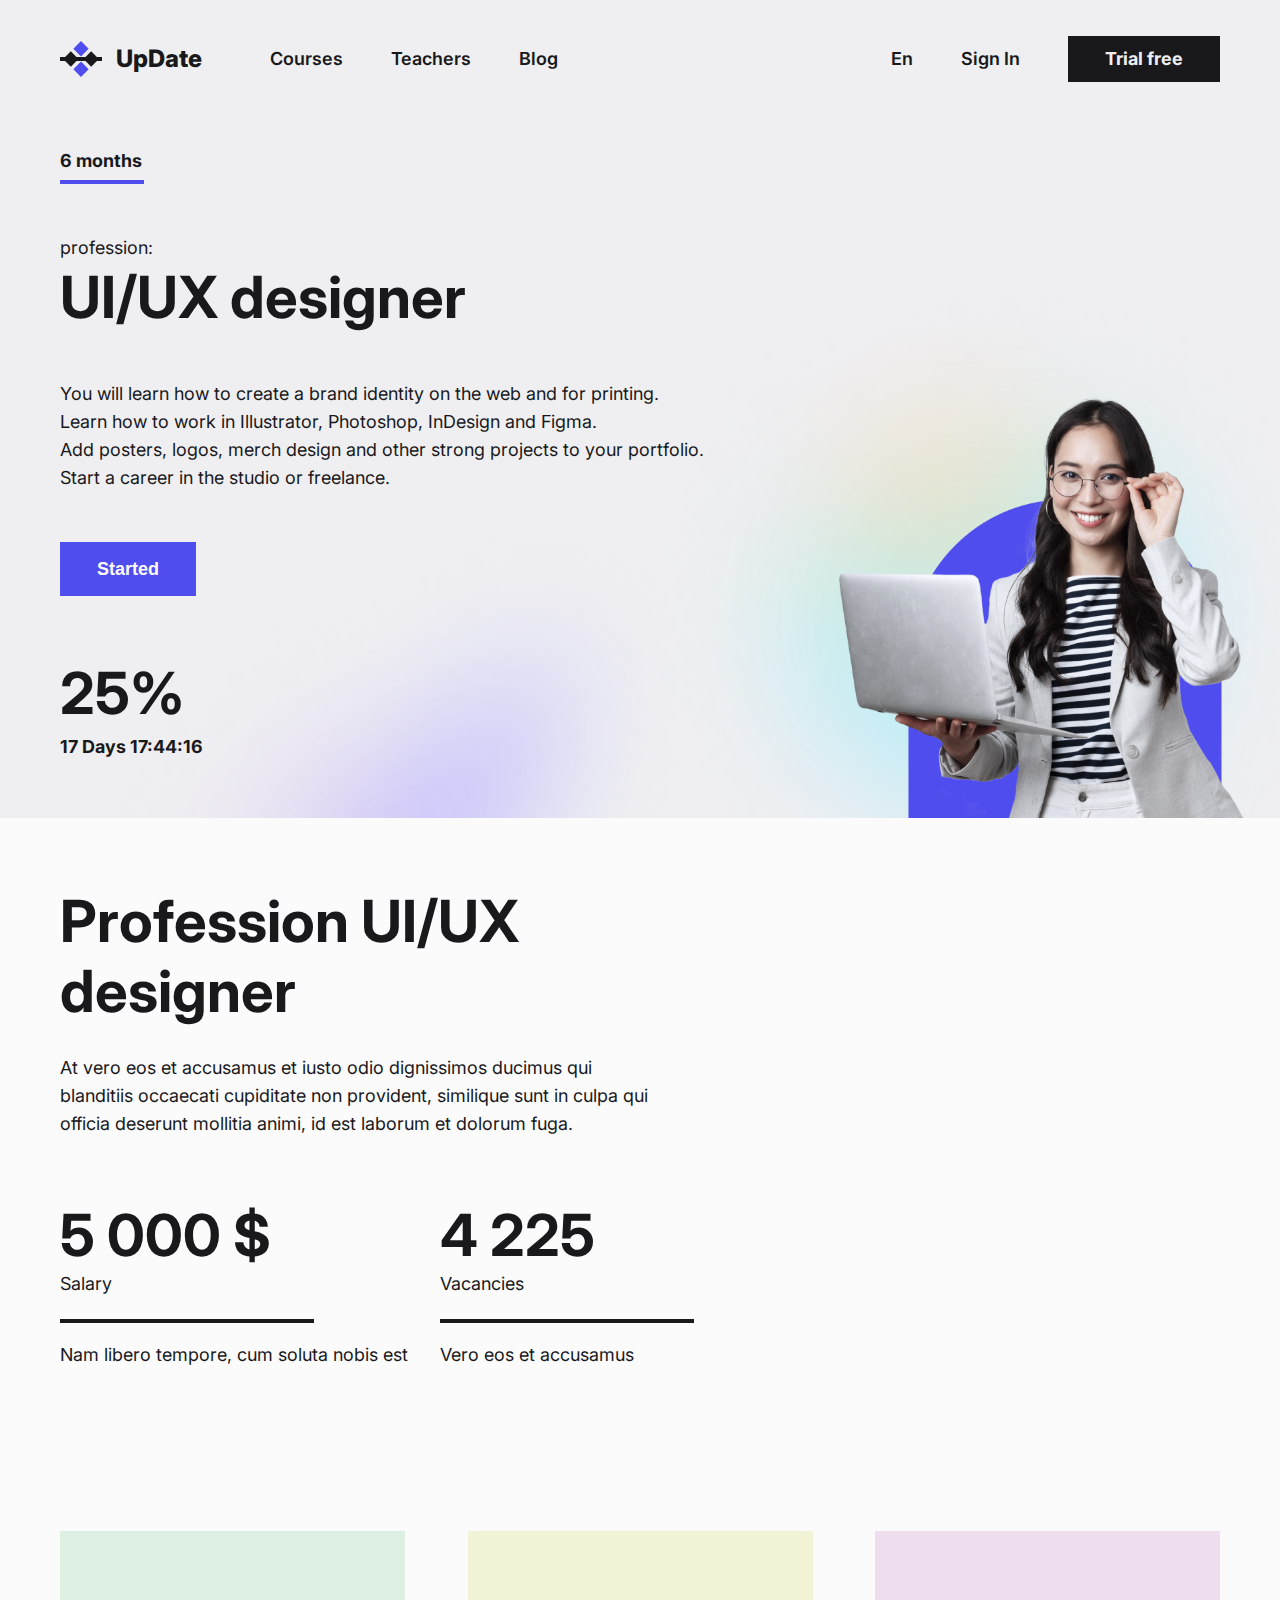
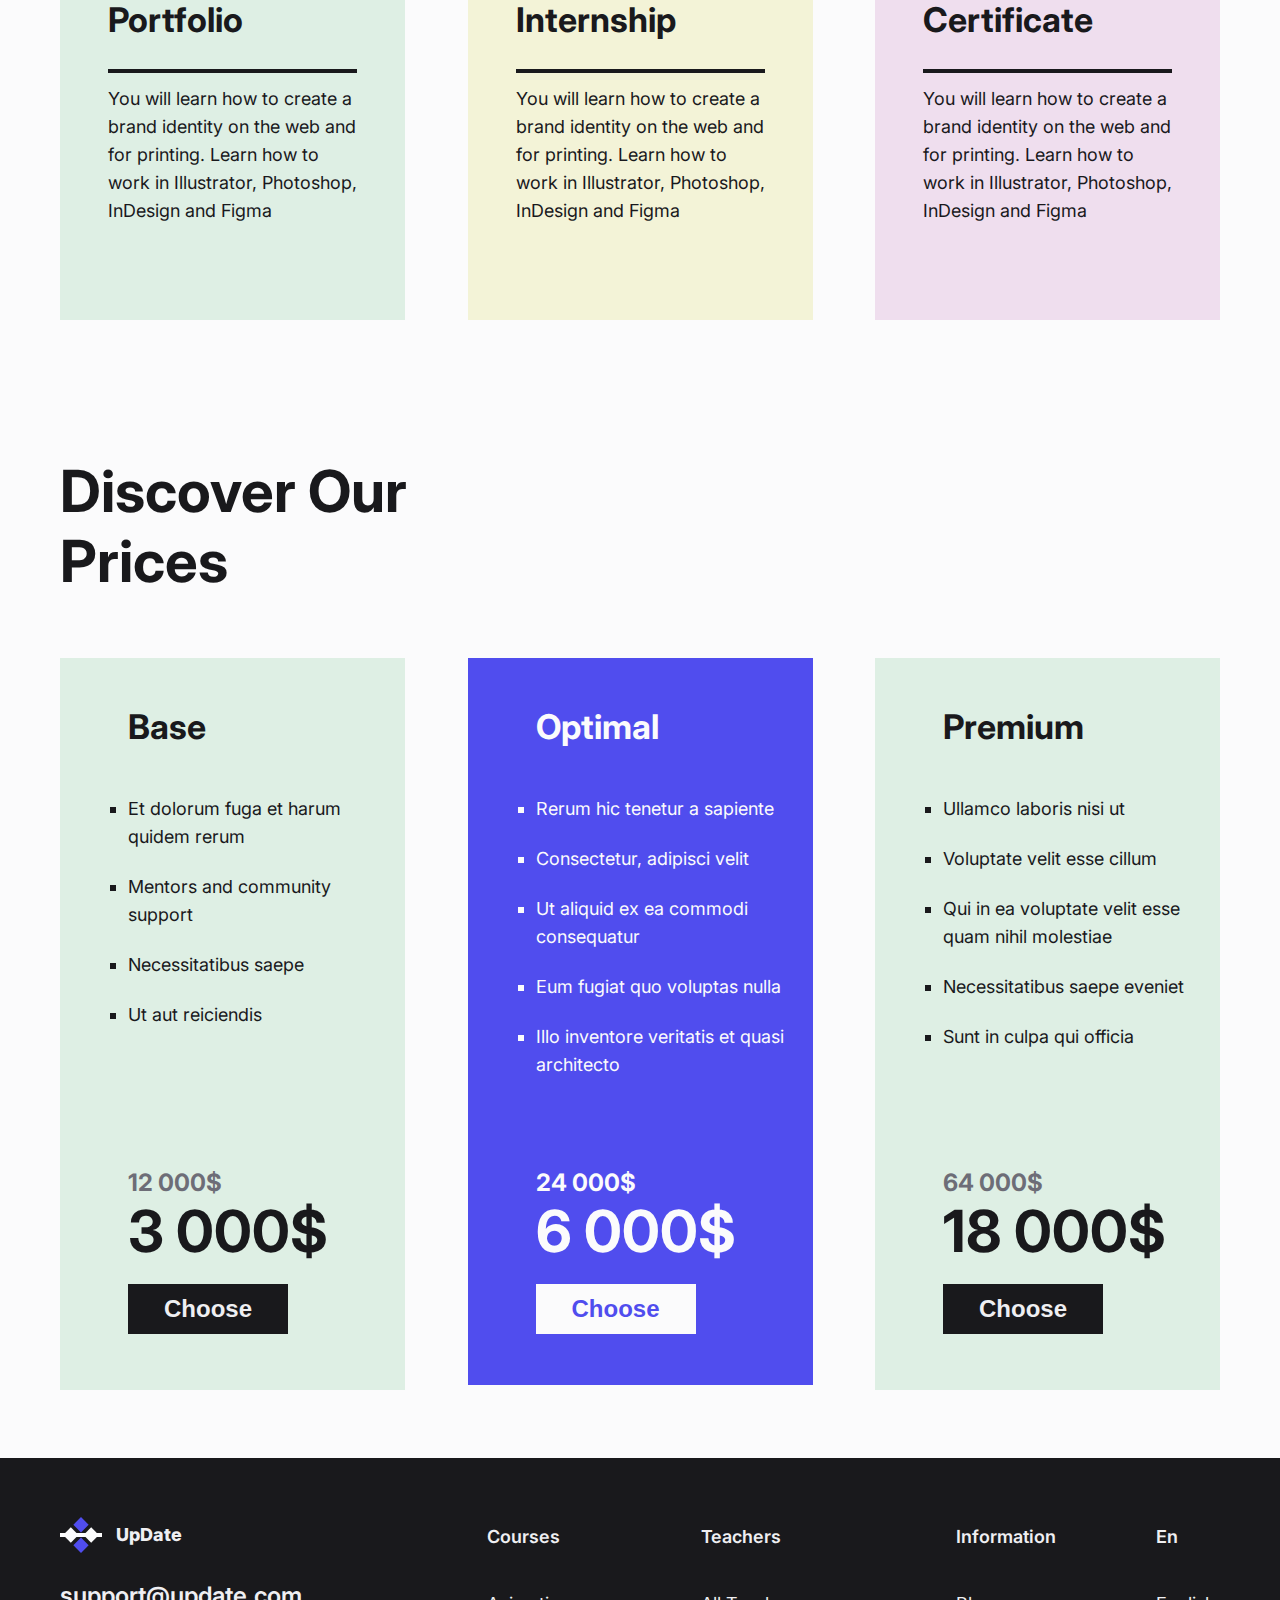
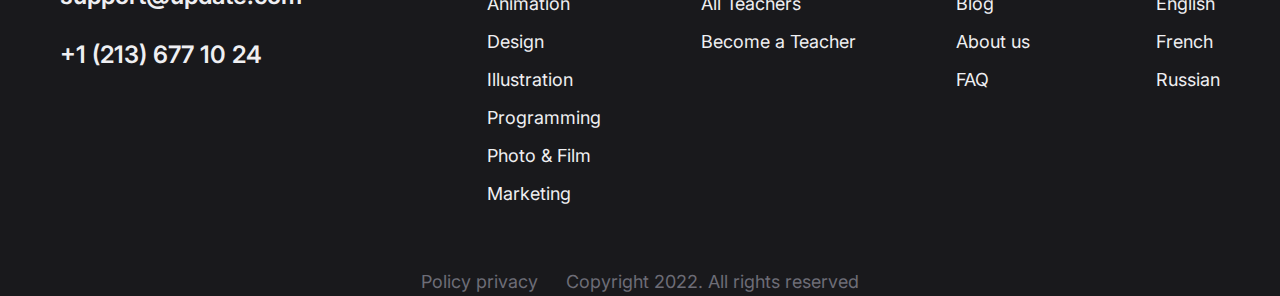
==== commit 8c9991cb: "my commit 09" ====
--- a/courses.html
+++ b/courses.html
@@ -54,13 +54,13 @@
             <span></span>
         </label>
         <ul class="menu__box">
-            <li><a class="menu__item" href="#">Home</a></li>
-            <li><a class="menu__item" href="#">Courses</a></li>
+            <li><a class="menu__item" href="index.html">Home</a></li>
+            <li><a class="menu__item" href="courses.html">Courses</a></li>
             <li><a class="menu__item" href="#">Teachers</a></li>
             <li><a class="menu__item" href="#">Blog</a></li>
             <li><a class="menu__item" href="#">En</a></li>
             <li><a class="menu__item" href="#">Sign In</a></li>
-            <li><a class="burger__btn" href="#">Trial free</a></li>
+            <li><a class="burger__btn" href="index.html">Trial free</a></li>
         </ul>
     </div>
 </header>
@@ -307,7 +307,7 @@
                 <a class="footer__support-link" href="mailto:support@update.com">support@update.com</a>
             </div>
             <div class="footer__tel">
-                <a class="footer__tel-link" href="tel:12136771024" aria-label="support team phone number">+1 (213) 677 10 24</a>
+                <a class="footer__tel-link" href="tel:12136771024">+1 (213) 677 10 24</a>
             </div>
         </div>
         <div class="footer__nav">
@@ -317,7 +317,7 @@
                 </h6>
                 <ul class="sitemap__list">
                     <li>
-                        <a class="footer-link"  href="#">
+                        <a class="footer-link" href="#">
                             Animation
                         </a>
                     </li>
--- a/style/all.css
+++ b/style/all.css
@@ -515,7 +515,7 @@
     /*padding-top: 168px;*/
     flex-wrap: wrap;
 }
-@media screen and (max-width: 767px) {
+@media screen and (max-width: 767px){
     .learn-container {
         flex-wrap: wrap;
     }
@@ -544,7 +544,7 @@
     margin: 0;
     padding-bottom: 22px;
 }
-@media screen and (min-device-width: 768px) and (max-width: 1439px) {
+@media screen and (min-device-width: 768px) and (max-width: 1439px){
     .learn-container {
         flex-wrap: wrap;
     }
@@ -552,7 +552,7 @@
         gap: 32px;
     }
     .learn {
-        padding: 68px 60px 68px 60px;
+        padding: 68px 60px 68px 60px; !important;
         gap: 68px;
     }
 }
@@ -820,6 +820,8 @@
     }
     .form{
         padding-top: 62px;
+        padding-left: 15px; !important;
+        padding-right: 15px; !important;
     }
     .find__program-button{
         width: initial !important;
@@ -908,11 +910,11 @@
     }
 }
 @media screen and (min-width: 768px) and (max-width: 1023px){
-    .designer {
+    .designer{
         flex-wrap: wrap;
         /*background: none !important;*/
-        padding-bottom: 0 !important;
-        margin-bottom: 0 !important;
+        /*padding-bottom: 0 !important;*/
+        /*margin-bottom: 0 !important;*/
         background-size: 557px 512px !important;
         background-position: right -102px top 470px !important;
 
@@ -948,7 +950,7 @@
     display: flex;
     justify-content: space-between;
     align-items: flex-start;
-    padding: 0 0 62px 0;
+    padding: 0 0 60px 0;
     background: url(../img/courses_landing_page.png) no-repeat top 270px right -210px;
 }
 .designer__holder{
@@ -1041,7 +1043,7 @@
     line-height: 22px;
     font-weight: 600;
 }
-@media screen and (max-width: 767px) {
+@media screen and (max-width: 767px){
     .profession {
         flex-wrap: wrap;
         padding: 68px 15px 68px 15px;
@@ -1056,7 +1058,7 @@
         padding: 0 !important;
     }
 
-    .profession__designer-title, .profession__designer-item-number {
+    .profession__designer-title, .profession__designer-item-number{
         font-size: 34px !important;
         line-height: 42px !important;
         font-weight: 700 !important;
